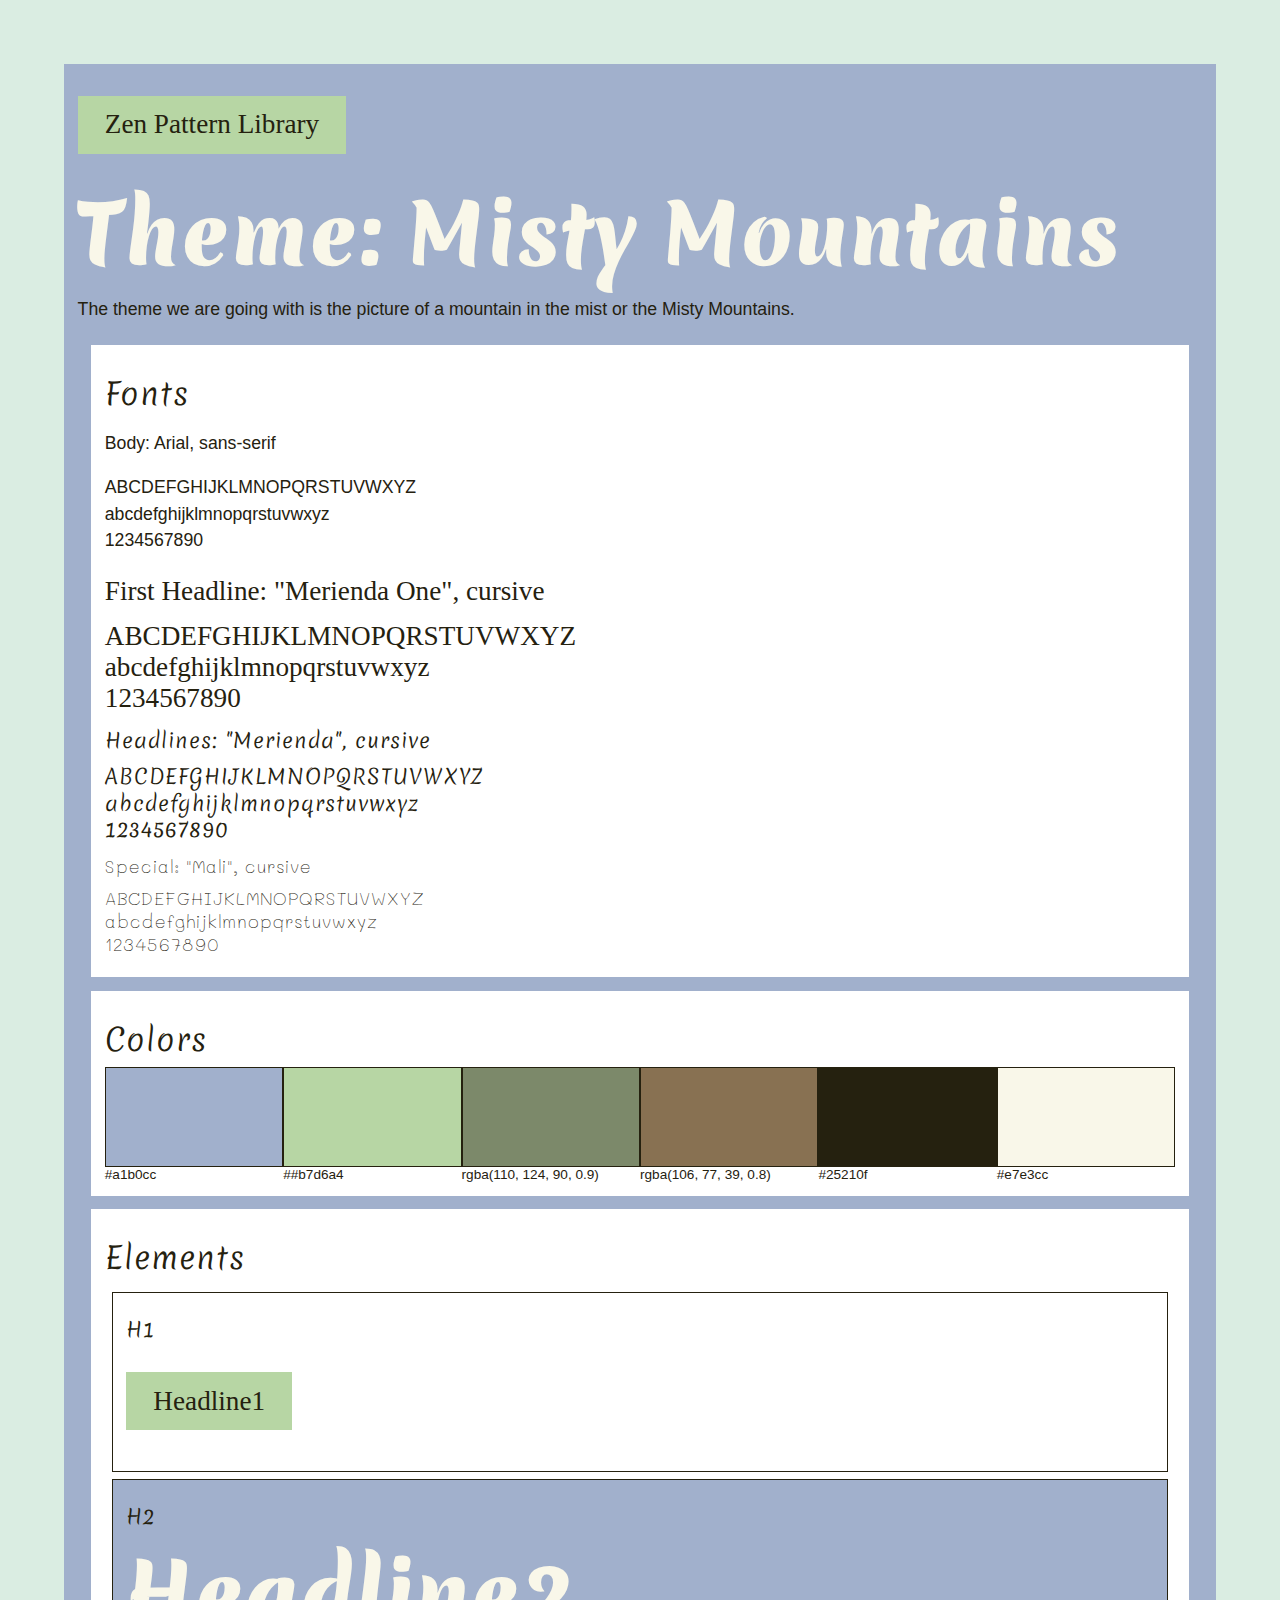
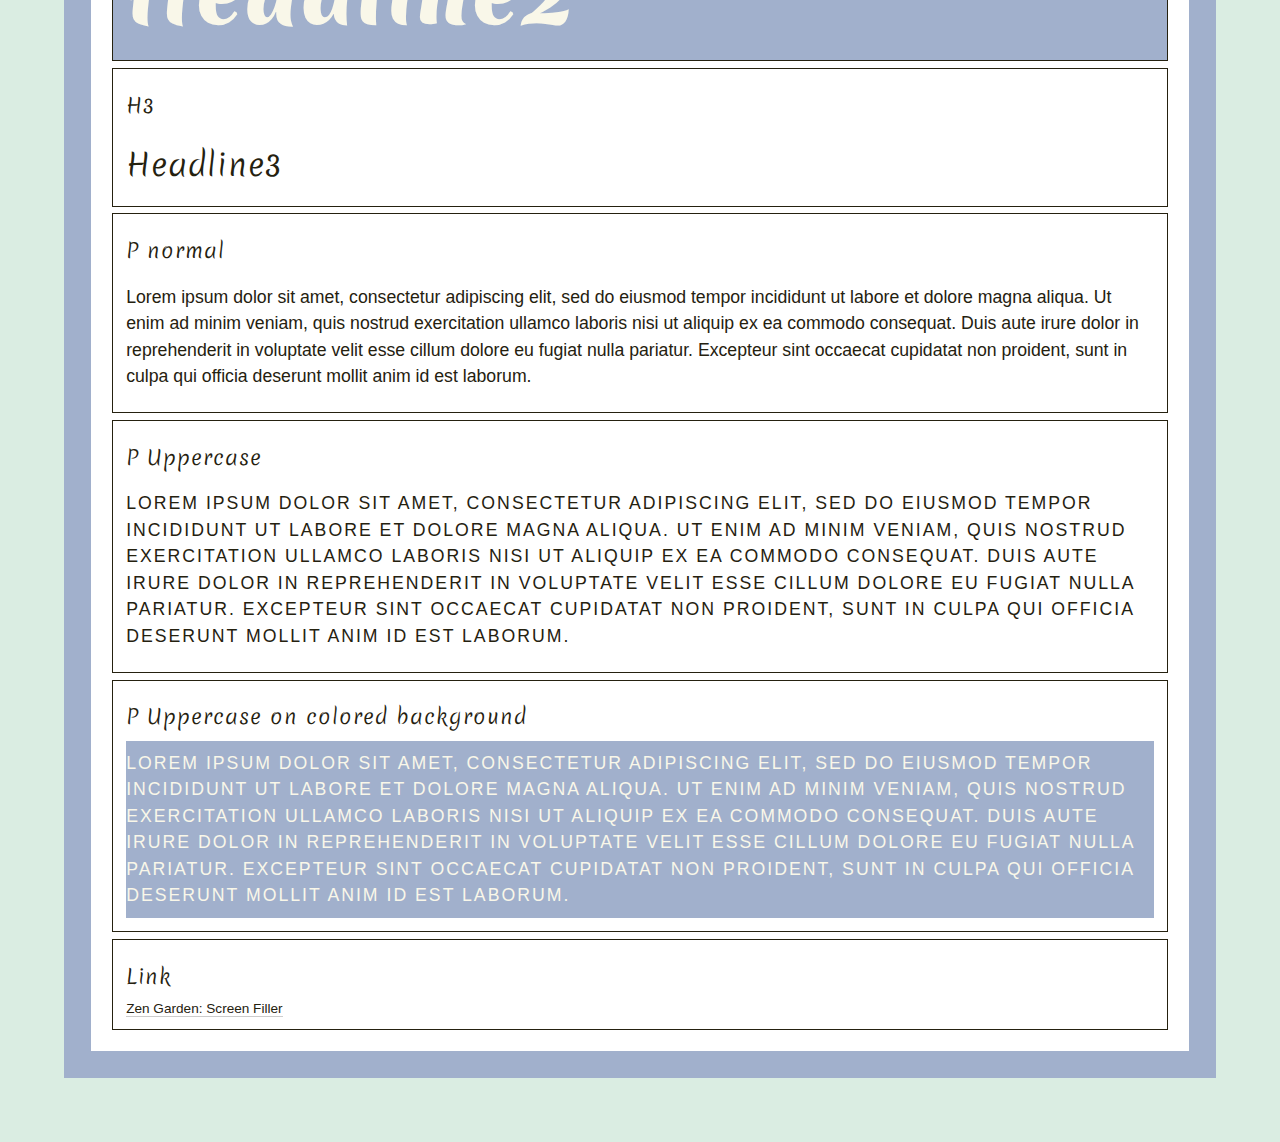
==== pattern.html @ 4001a2e2 "Adding pattern library files" ====
<!DOCTYPE html>
<html lang="en">
  <head>
    <meta charset="UTF-8" />
    <meta name="viewport" content="width=device-width, initial-scale=1.0" />
    <title>Zen Pattern Library</title>
    <link rel="stylesheet" href="style-pattern.css" />
  </head>
  <body>
    <header>
      <h1>Zen Pattern Library</h1>
    </header>
    <main>
      <h2>Theme: Misty Mountains</h2>
      <p>
        The theme we are going with is the picture of a mountain in the mist or
        the Misty Mountains.
      </p>
      <section>
        <h3>Fonts</h3>
        <p>Body: Arial, sans-serif</p>
        <p>
          ABCDEFGHIJKLMNOPQRSTUVWXYZ<br />
          abcdefghijklmnopqrstuvwxyz<br />
          1234567890
        </p>
        <h1 class="mainHeadline">First Headline: "Merienda One", cursive</h1>
        <h1 class="mainHeadline">
          ABCDEFGHIJKLMNOPQRSTUVWXYZ<br />
          abcdefghijklmnopqrstuvwxyz<br />
          1234567890
        </h1>
        <h4>Headlines: "Merienda", cursive</h4>
        <h4>
          ABCDEFGHIJKLMNOPQRSTUVWXYZ<br />
          abcdefghijklmnopqrstuvwxyz<br />
          1234567890
        </h4>
        <h5>Special: "Mali", cursive</h5>
        <h5>
          ABCDEFGHIJKLMNOPQRSTUVWXYZ<br />
          abcdefghijklmnopqrstuvwxyz<br />
          1234567890
        </h5>
      </section>

      <section class="colors">
        <h3>Colors</h3>
        <figure>
          <div class="swatch primary"></div>
          <figcaption>#a1b0cc</figcaption>
        </figure>
        <figure>
          <div class="swatch accent1"></div>
          <figcaption>##b7d6a4</figcaption>
        </figure>
        <figure>
          <div class="swatch accent2"></div>
          <figcaption>rgba(110, 124, 90, 0.9)</figcaption>
        </figure>
        <figure>
          <div class="swatch accent3"></div>
          <figcaption>rgba(106, 77, 39, 0.8)</figcaption>
        </figure>
        <figure>
          <div class="swatch text-dark"></div>
          <figcaption>#25210f</figcaption>
        </figure>
        <figure>
          <div class="swatch text-light"></div>
          <figcaption>#e7e3cc</figcaption>
        </figure>
      </section>

      <section class="elements">
        <h3>Elements</h3>
        <div class="element">
          <h4>H1</h4>
          <h1>Headline1</h1>
        </div>
        <div class="element primary">
          <h4>H2</h4>
          <h2>Headline2</h2>
        </div>
        <div class="element">
          <h4>H3</h4>
          <h3>Headline3</h3>
        </div>
        <div class="element">
          <h4>P normal</h4>
          <p>
            Lorem ipsum dolor sit amet, consectetur adipiscing elit, sed do
            eiusmod tempor incididunt ut labore et dolore magna aliqua. Ut enim
            ad minim veniam, quis nostrud exercitation ullamco laboris nisi ut
            aliquip ex ea commodo consequat. Duis aute irure dolor in
            reprehenderit in voluptate velit esse cillum dolore eu fugiat nulla
            pariatur. Excepteur sint occaecat cupidatat non proident, sunt in
            culpa qui officia deserunt mollit anim id est laborum.
          </p>
        </div>
        <div class="element">
          <h4>P Uppercase</h4>
          <p class="uppercase">
            Lorem ipsum dolor sit amet, consectetur adipiscing elit, sed do
            eiusmod tempor incididunt ut labore et dolore magna aliqua. Ut enim
            ad minim veniam, quis nostrud exercitation ullamco laboris nisi ut
            aliquip ex ea commodo consequat. Duis aute irure dolor in
            reprehenderit in voluptate velit esse cillum dolore eu fugiat nulla
            pariatur. Excepteur sint occaecat cupidatat non proident, sunt in
            culpa qui officia deserunt mollit anim id est laborum.
          </p>
        </div>
        <div class="element">
          <h4>P Uppercase on colored background</h4>
          <p class="uppercase-light primary">
            Lorem ipsum dolor sit amet, consectetur adipiscing elit, sed do
            eiusmod tempor incididunt ut labore et dolore magna aliqua. Ut enim
            ad minim veniam, quis nostrud exercitation ullamco laboris nisi ut
            aliquip ex ea commodo consequat. Duis aute irure dolor in
            reprehenderit in voluptate velit esse cillum dolore eu fugiat nulla
            pariatur. Excepteur sint occaecat cupidatat non proident, sunt in
            culpa qui officia deserunt mollit anim id est laborum.
          </p>
        </div>
        <div class="element">
          <h4>Link</h4>
          <a
            href="http://csszengarden.com/217/"
            rel="noreferrer"
            target="_blank"
            >Zen Garden: Screen Filler</a
          >
        </div>
      </section>
    </main>
  </body>
</html>
---- style-pattern.css ----
@import url("https://fonts.googleapis.com/css2?family=Mali&family=Merienda&family=Merienda+One&display=swap");
h2,
h3,
h4 {
  font-family: "Merienda", cursive;
  margin: 0;
}

h1 {
  font-family: "Merienda One", cursive;
  background: #b7d6a4;
  color: #25210F;
  display: inline-block;
  font-weight: normal;
  margin-bottom: 1em;
  padding: 0.5em 1em;
}

h2 {
  color: #f9f7e9;
  font-weight: 900; /* Heavy */
  font-size: 6em;
  letter-spacing: 1px;
  line-height: 1.3em;
}

h3 {
  font-size: 2.25em;
  font-weight: 200; /* Thin */
  letter-spacing: 1px;
  line-height: 1.3em;
  padding: 0.5em 0 0.25em 0;
}

h4 {
  font-size: 1.5em;
  font-weight: 200; /* Thin */
  letter-spacing: 1px;
  line-height: 1.3em;
  margin: 0.5em 0;
}

h5 {
  font-family: "Mali", cursive;
  font-size: 1.3em;
  font-weight: 200; /* Thin */
  letter-spacing: 1px;
  line-height: 1.3em;
  margin: 0.5em 0;
}

p {
  font-family: Arial, sans-serif;
  font-size: 1.3em;
  line-height: 1.5em;
  padding: 0.5em 0;
  margin: 0;
}

a {
  border-bottom: 1px solid rgba(0, 0, 0, 0.2);
  color: #25210F;
  text-decoration: none;
  transition: border-color 0.2s ease-in-out;
}

a:hover {
  border-color: #b7d6a4;
}

[role=banner] > h1 {
  font-weight: 300;
  letter-spacing: 2px;
  text-transform: uppercase;
  color: #25210F;
}

.summary {
  font-weight: 300;
  letter-spacing: 2px;
  text-transform: uppercase;
  color: #f9f7e9;
  padding: 15% 0;
}
.summary p:last-child {
  border-top: 1px solid #b7d6a4;
  margin-top: 1em;
  padding-top: 1.5em;
}
.summary a {
  color: #f9f7e9;
}

.preamble {
  background: rgba(255, 255, 255, 0.9);
  color: #25210F;
  margin-left: -30%;
  padding: 5% 5% 5% 30%;
}

.intro {
  padding: 5%;
}

* {
  box-sizing: border-box;
}

html {
  background-color: #daede2;
  padding: 5%;
}

body {
  font-family: Arial, sans-serif;
  font-size: 85%;
  color: #25210F;
  background-color: #a1b0cc;
  margin: 0;
  padding: 1em;
}

section {
  background-color: white;
  padding: 1em;
  margin: 1em;
}

.mainHeadline {
  background: none;
  display: block;
  font-size: 2em;
  padding: 0;
  margin: 0.5em 0;
}

.colors {
  display: flex;
  flex-flow: row wrap;
}
.colors > h3 {
  width: 100%;
  flex: 1 0 100%;
}
.colors > figure {
  margin: 0;
  flex: 1 1 16.6%;
}

.swatch {
  width: 100%;
  height: 100px;
  border: 1px solid;
}

.primary {
  background-color: #a1b0cc;
}

.accent1 {
  background-color: #b7d6a4;
}

.accent2 {
  background-color: rgba(110, 124, 90, 0.9);
}

.accent3 {
  background-color: rgba(106, 77, 39, 0.8);
}

.text-dark {
  background-color: #25210F;
}

.text-light {
  background-color: #f9f7e9;
}

.element {
  border: 1px solid;
  margin: 0.5em;
  padding: 1em;
}

.uppercase {
  font-weight: 300;
  letter-spacing: 2px;
  text-transform: uppercase;
  color: #25210F;
}

.uppercase-light {
  font-weight: 300;
  letter-spacing: 2px;
  text-transform: uppercase;
  color: #f9f7e9;
}

/*# sourceMappingURL=style-pattern.css.map */
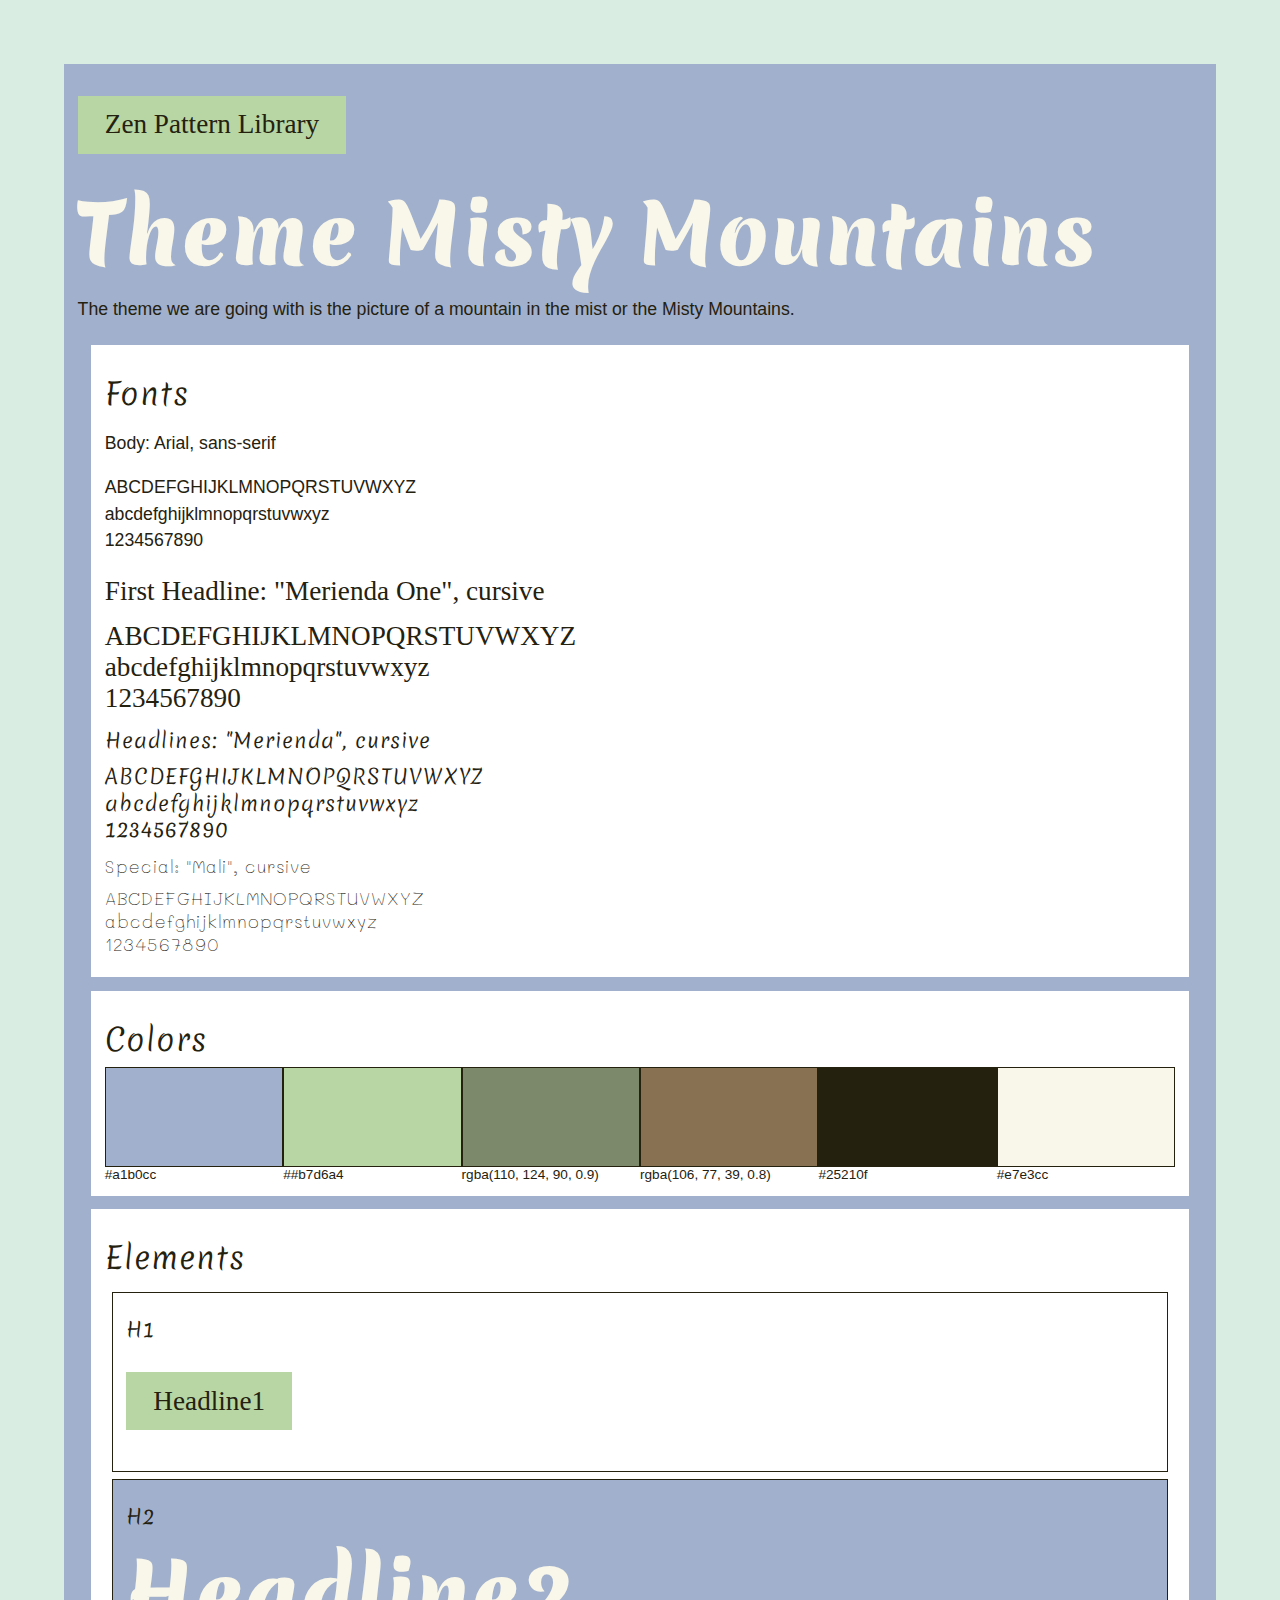
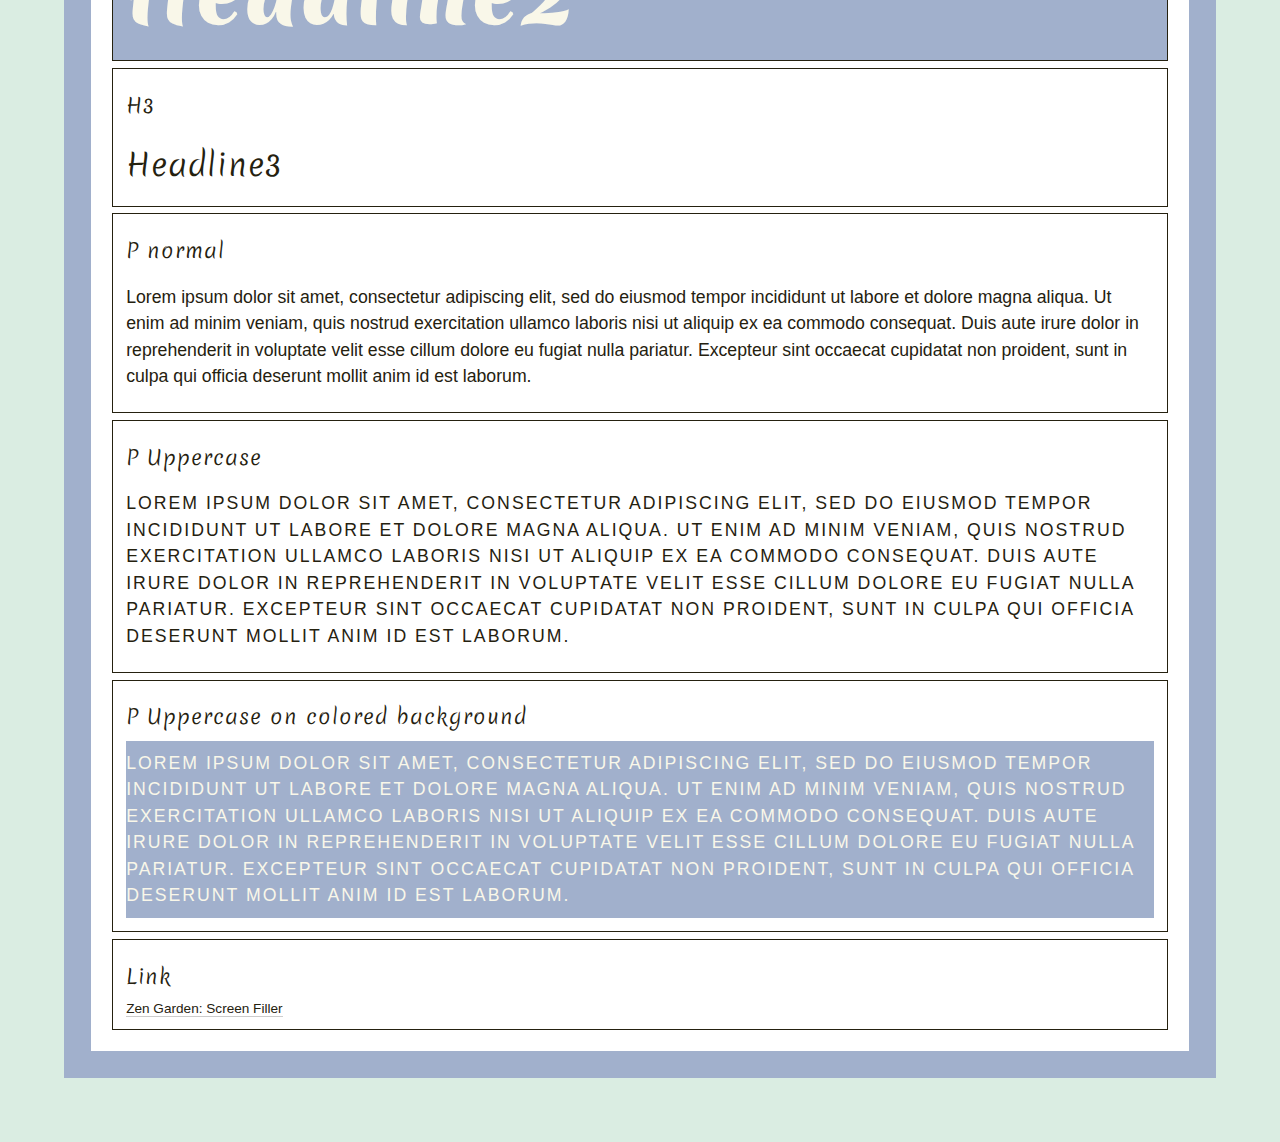
==== commit 9eb8a6e6: "test" ====
--- a/pattern.html
+++ b/pattern.html
@@ -11,7 +11,7 @@
       <h1>Zen Pattern Library</h1>
     </header>
     <main>
-      <h2>Theme: Misty Mountains</h2>
+      <h2>Theme Misty Mountains</h2>
       <p>
         The theme we are going with is the picture of a mountain in the mist or
         the Misty Mountains.
